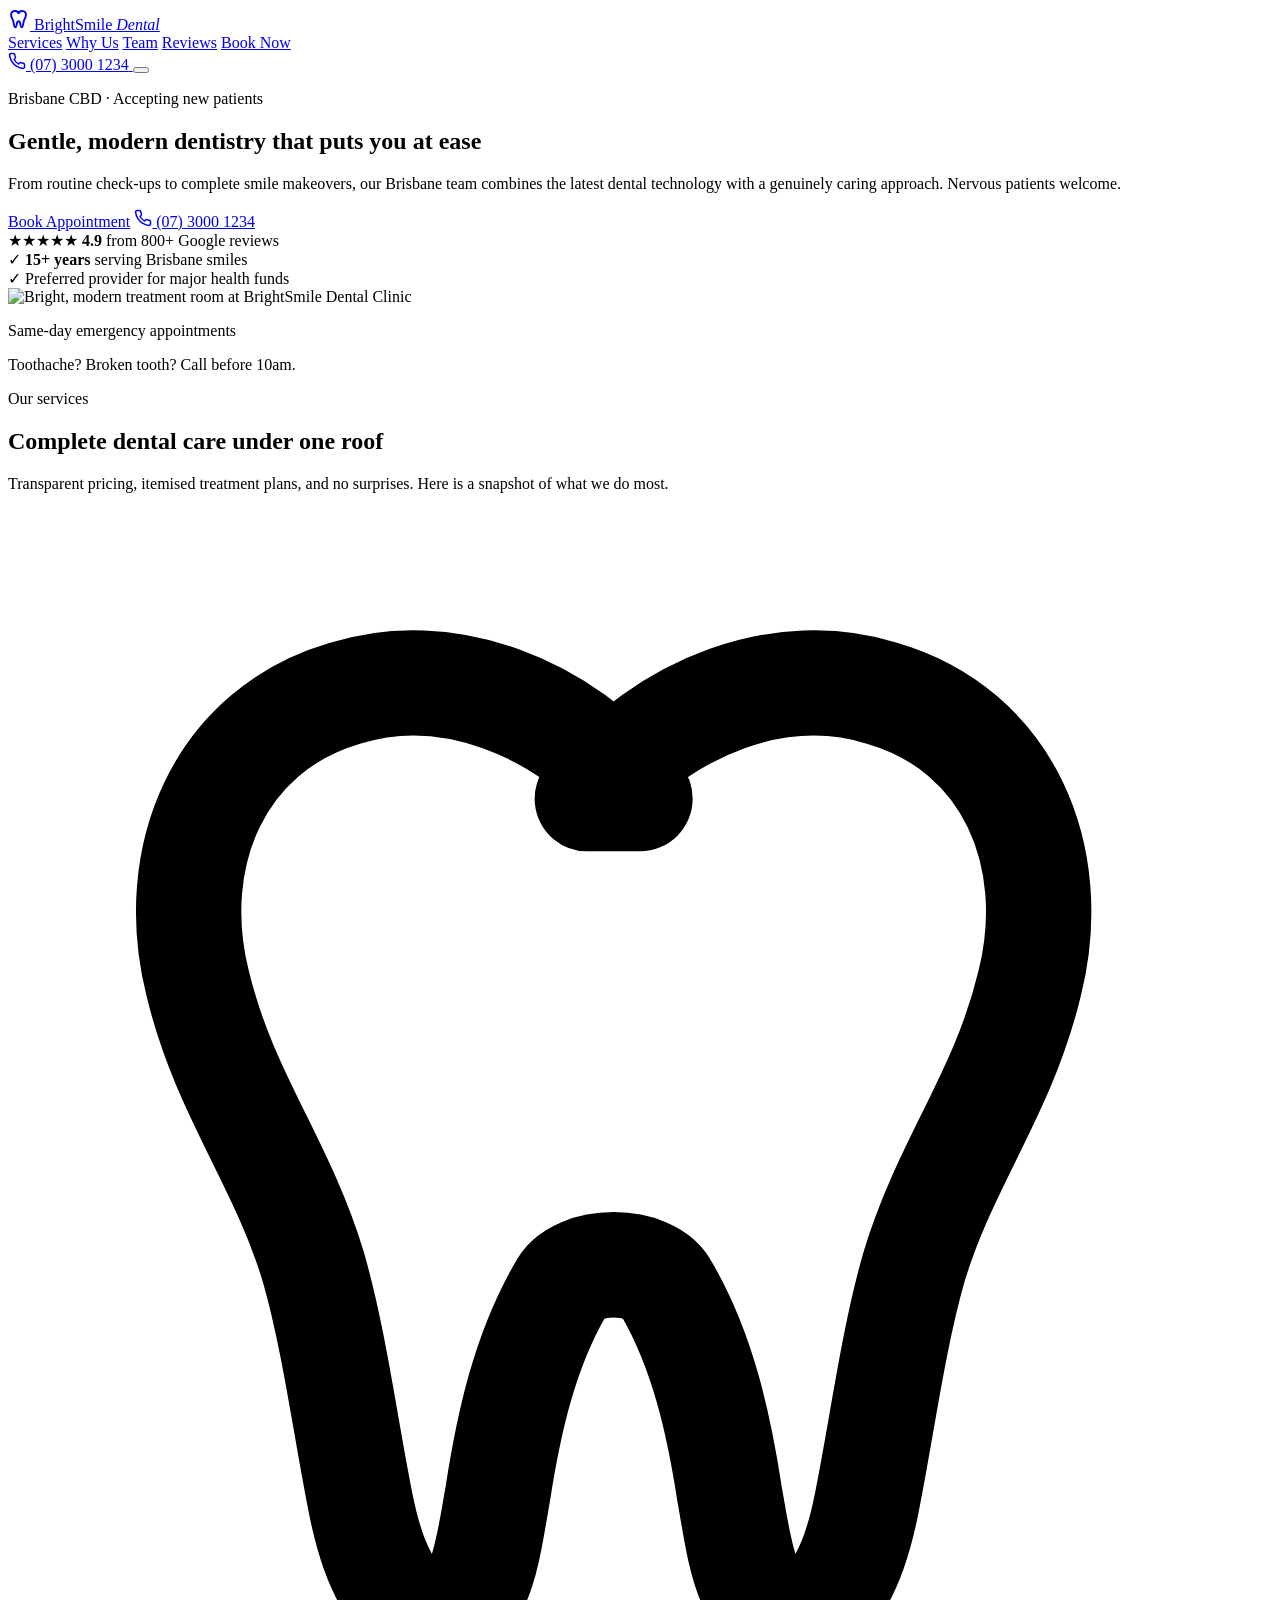
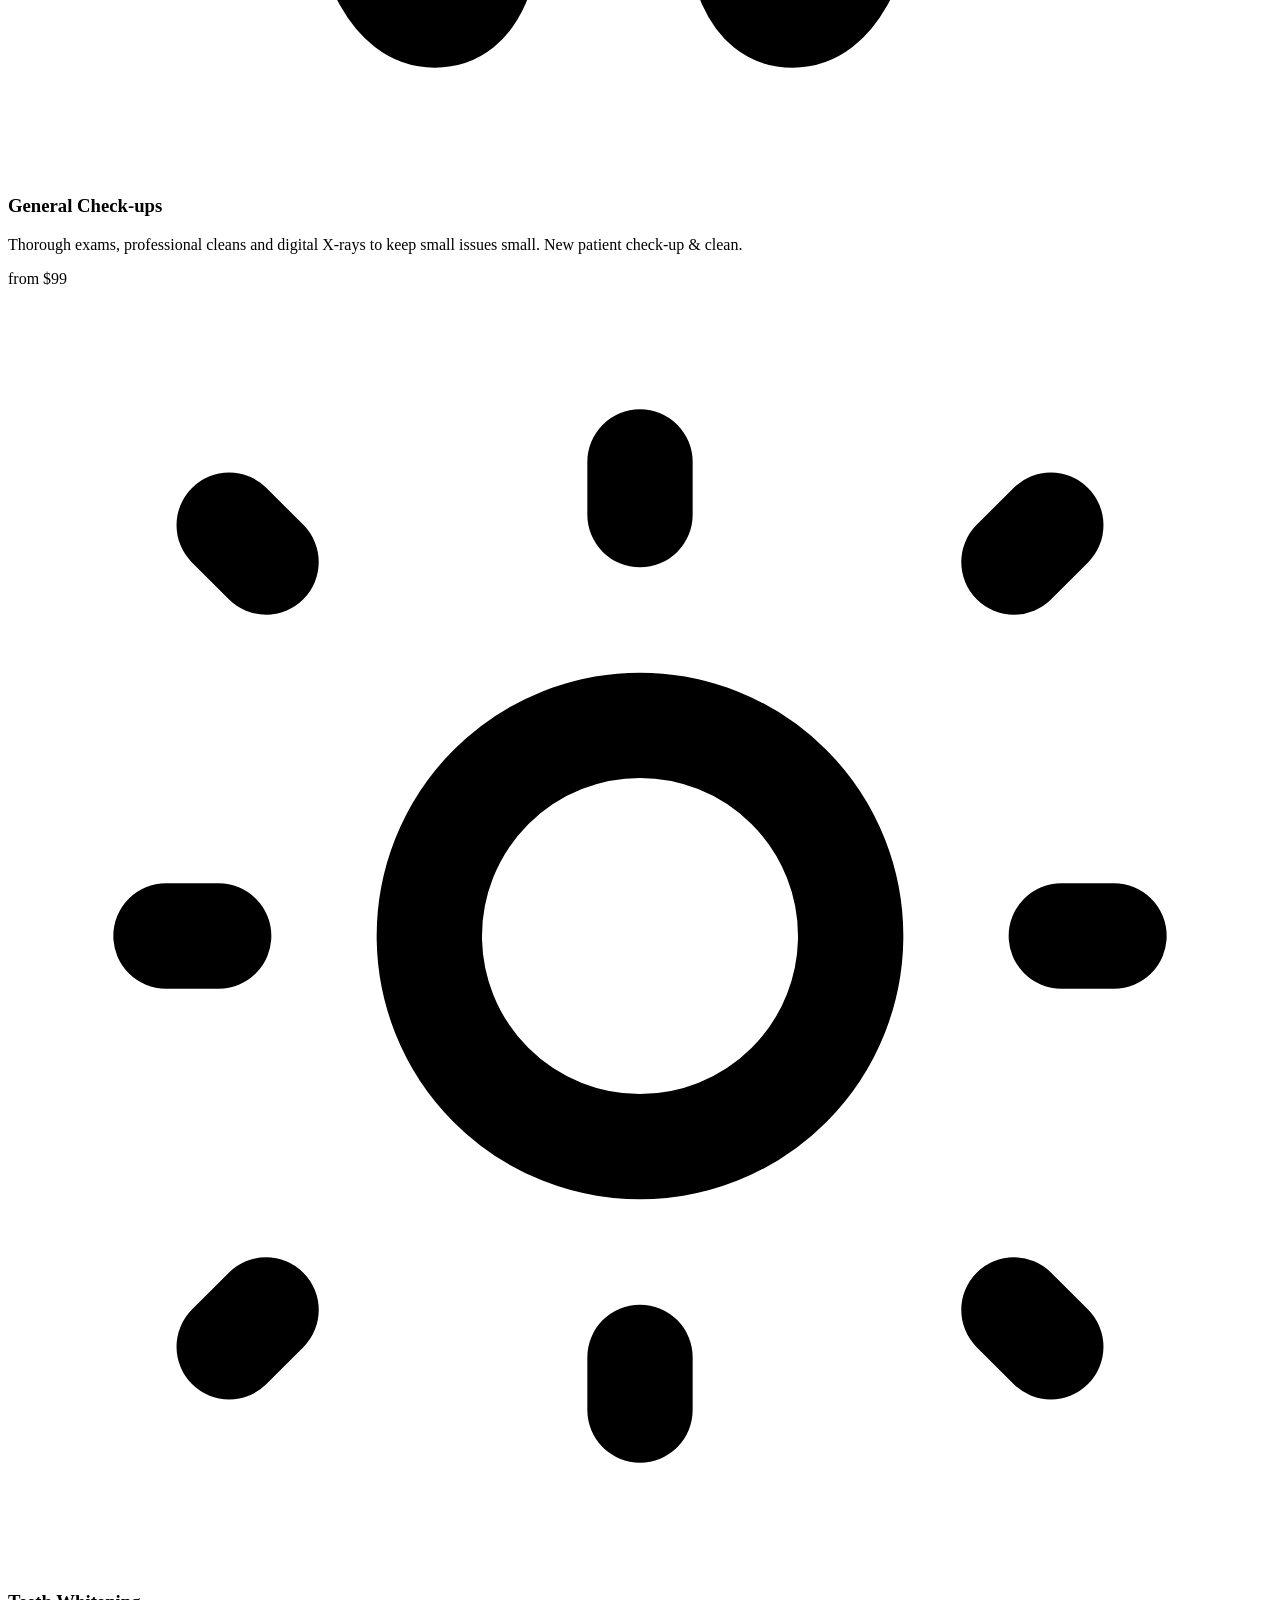
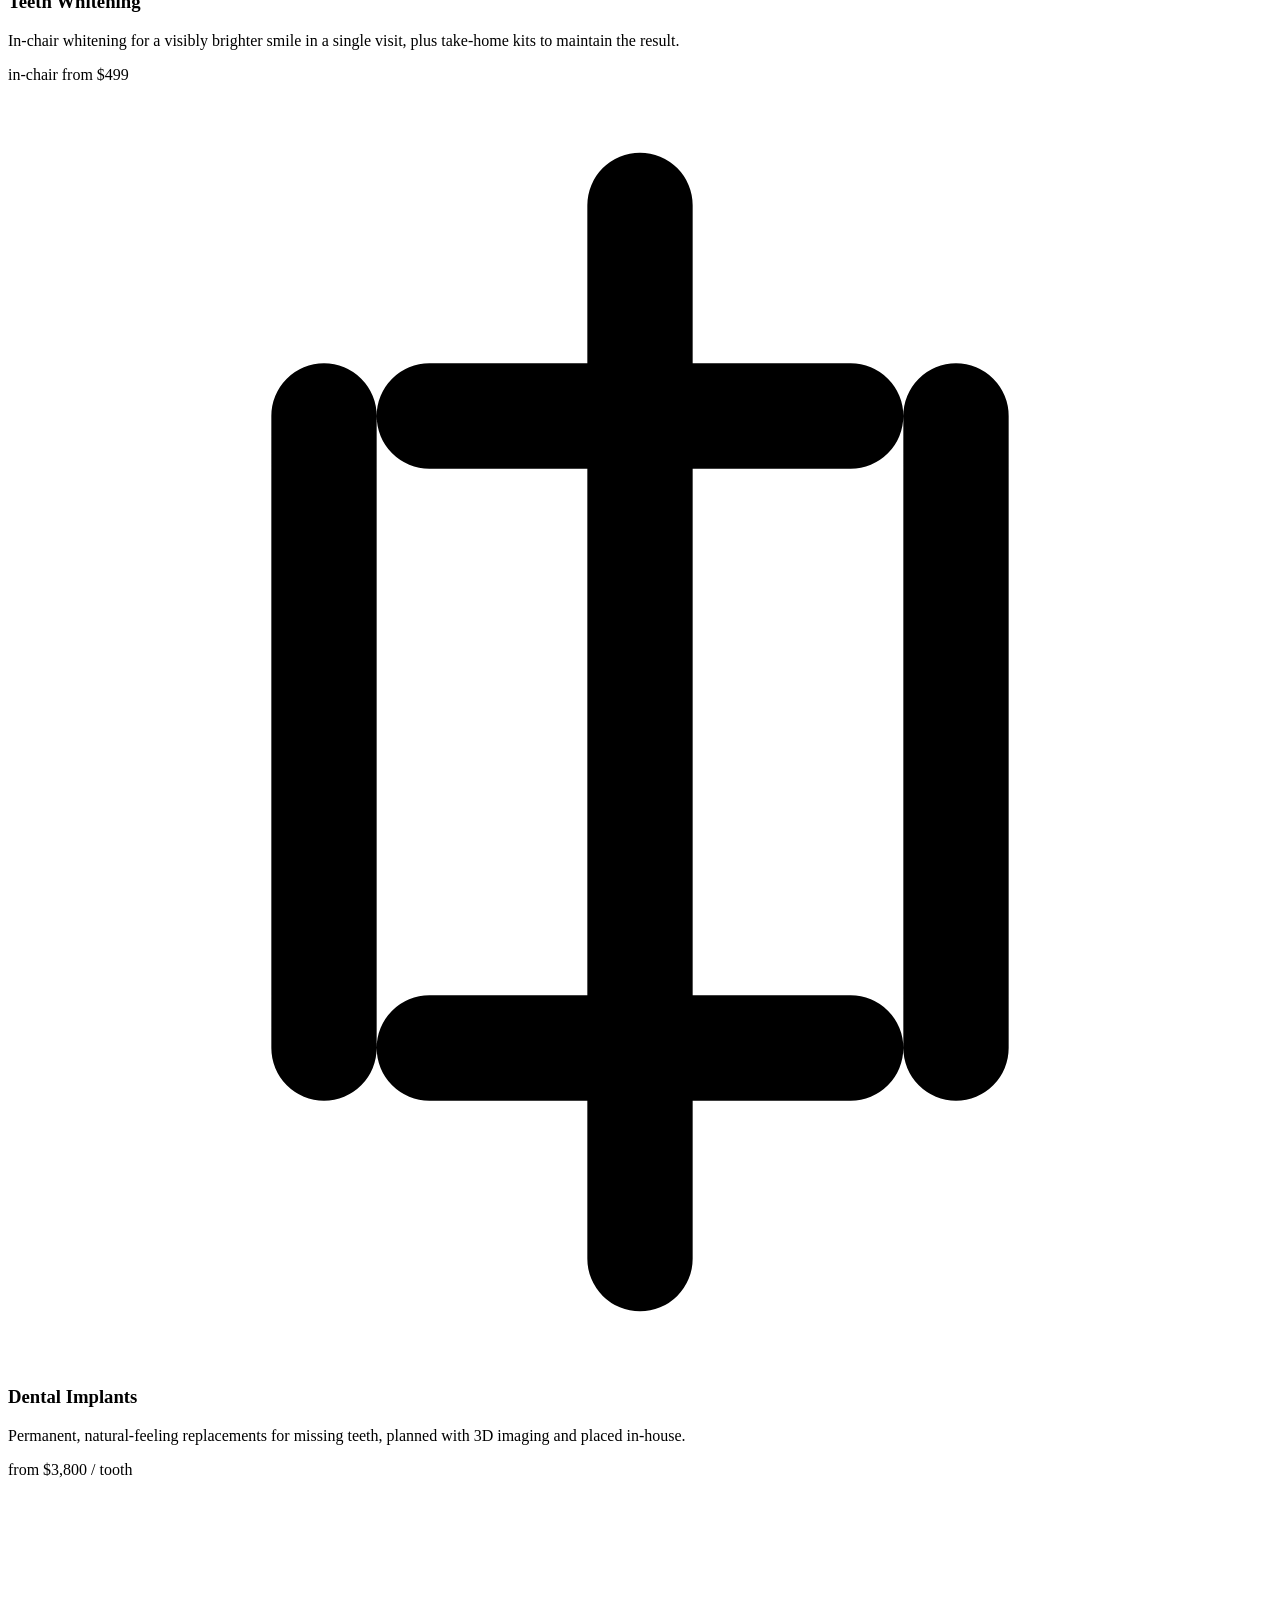
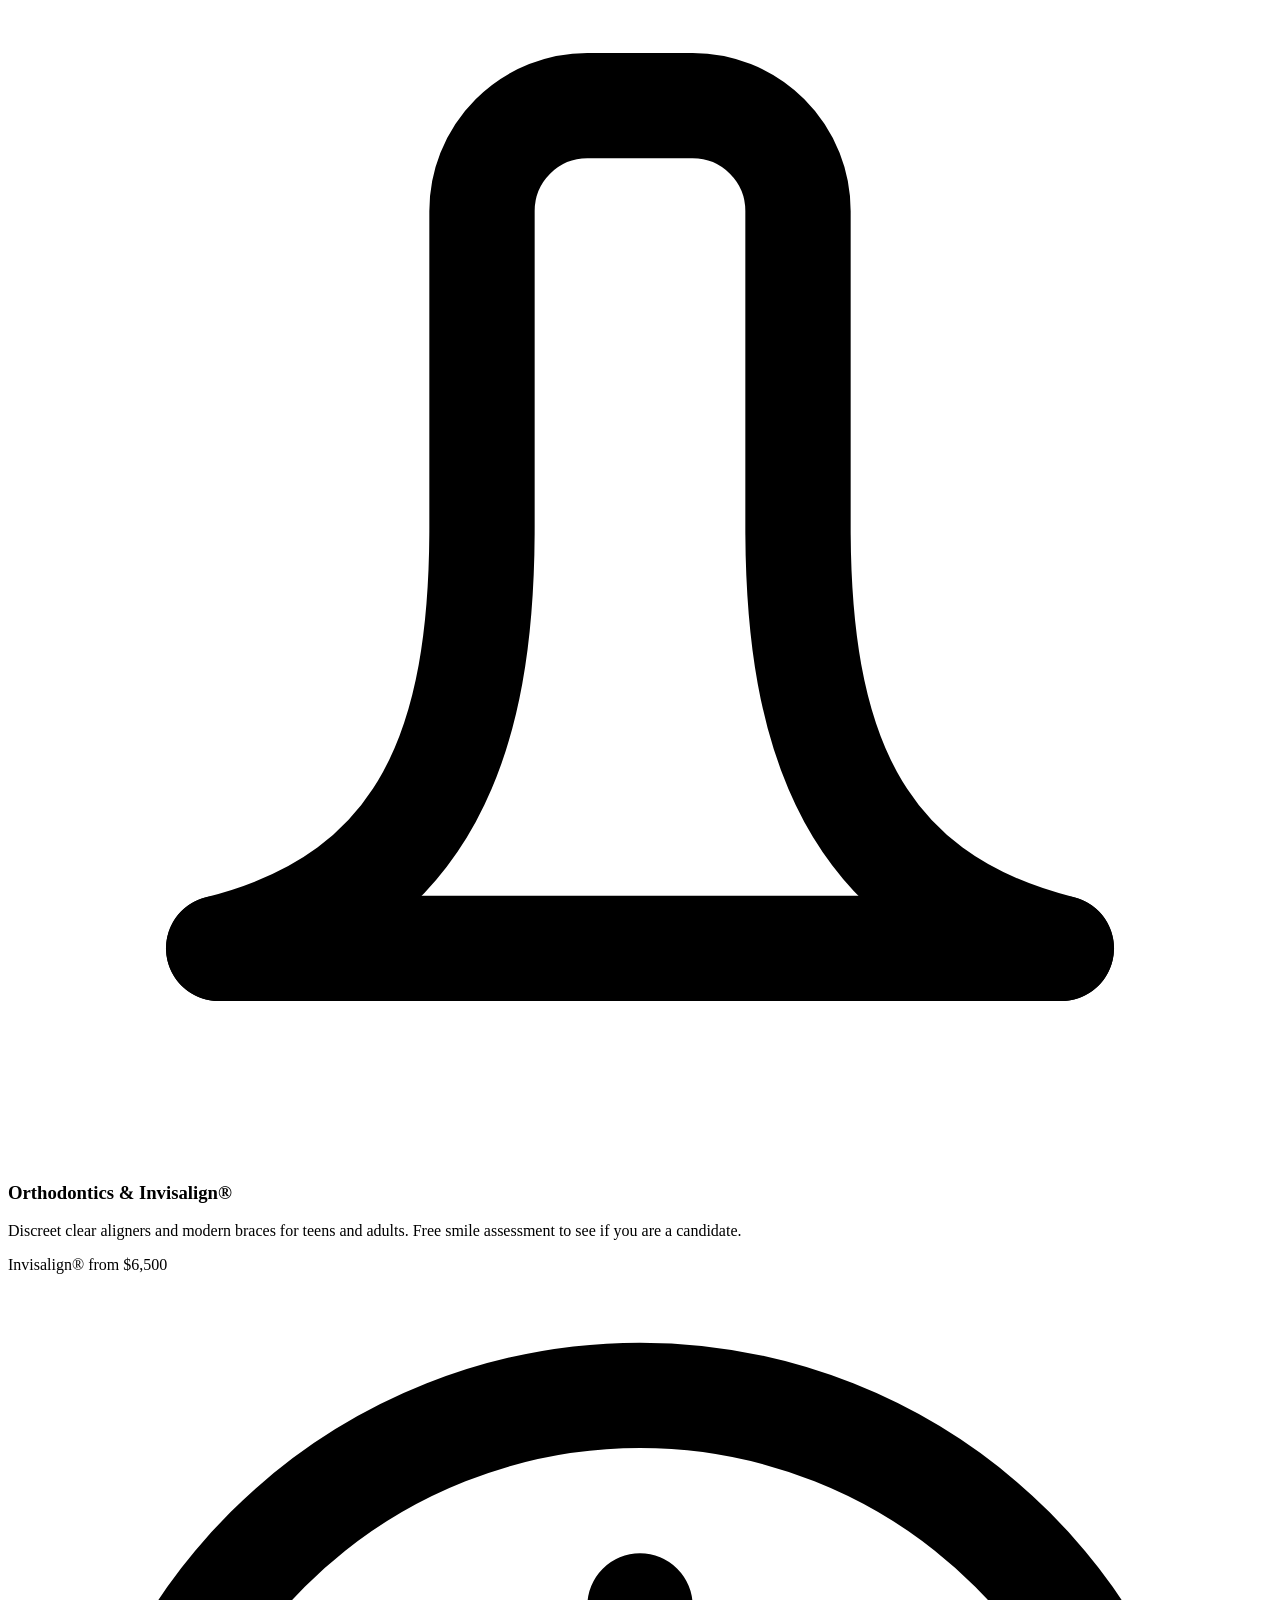
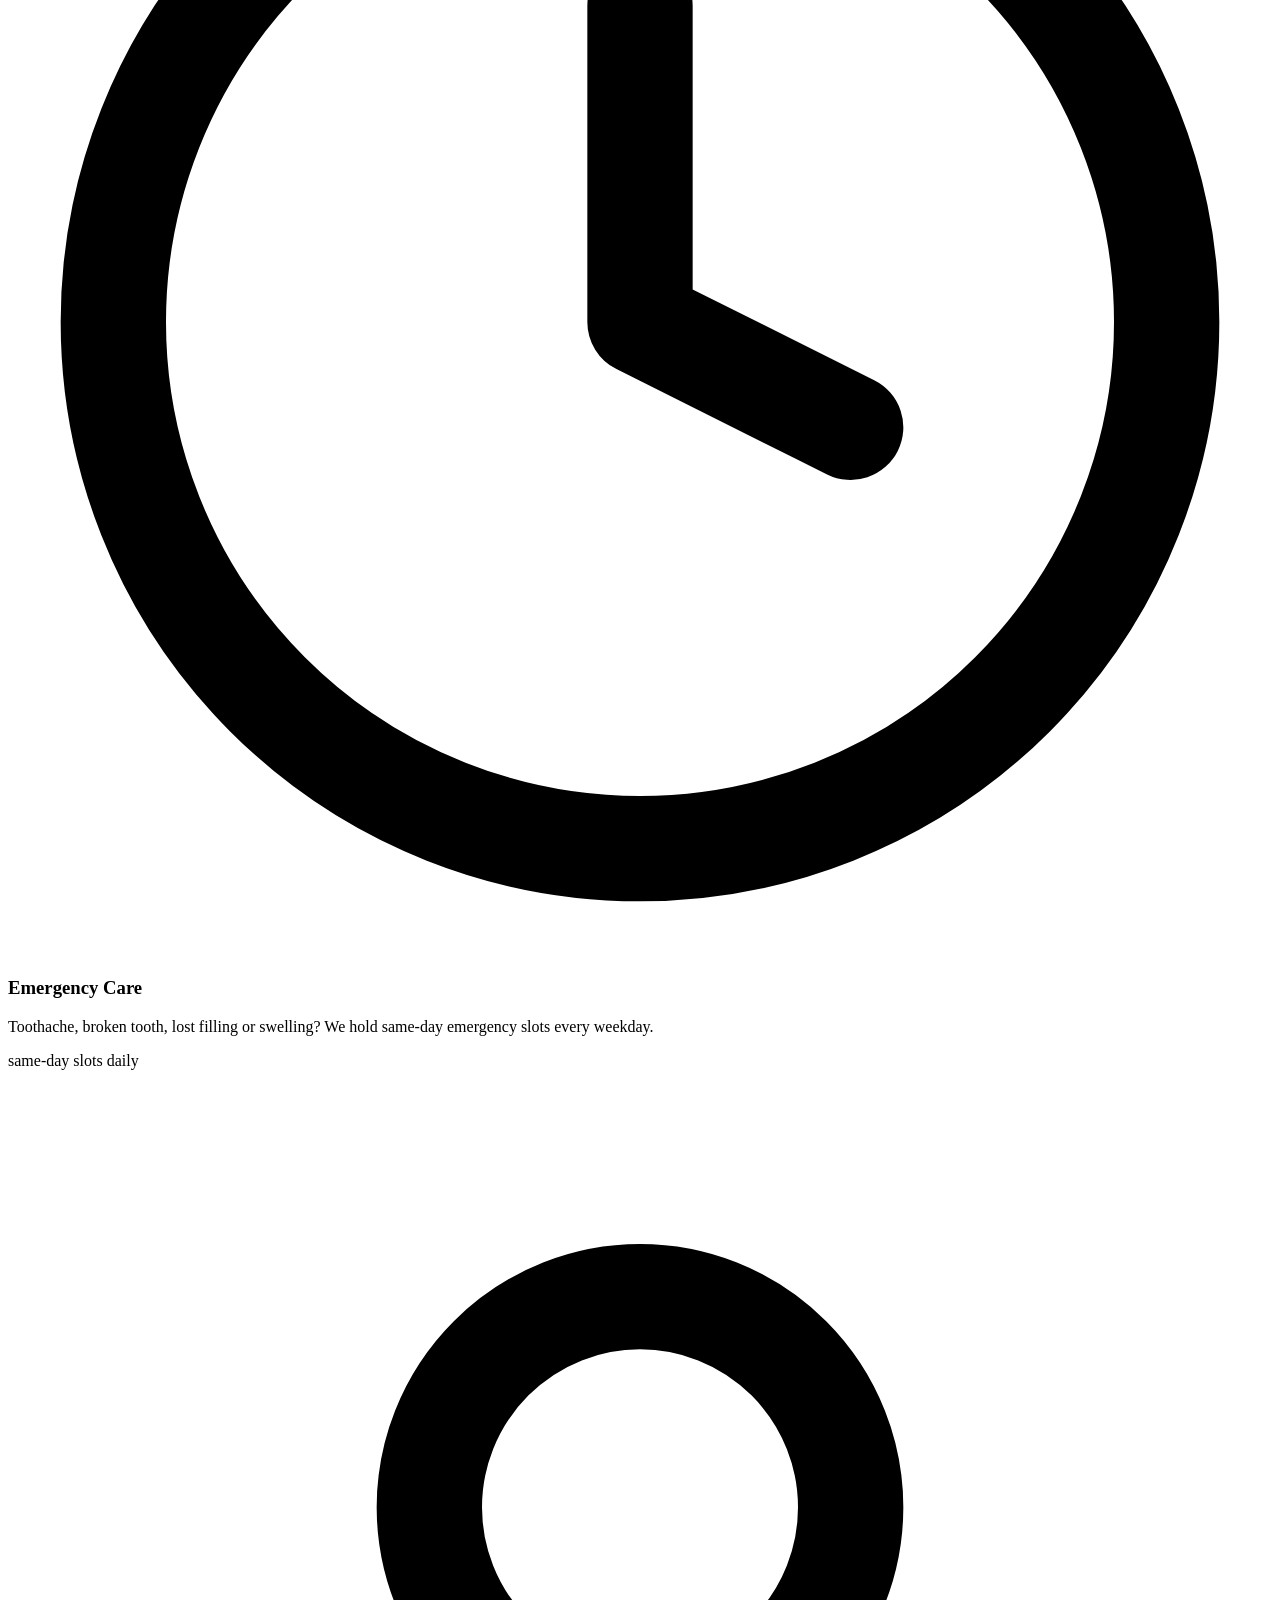
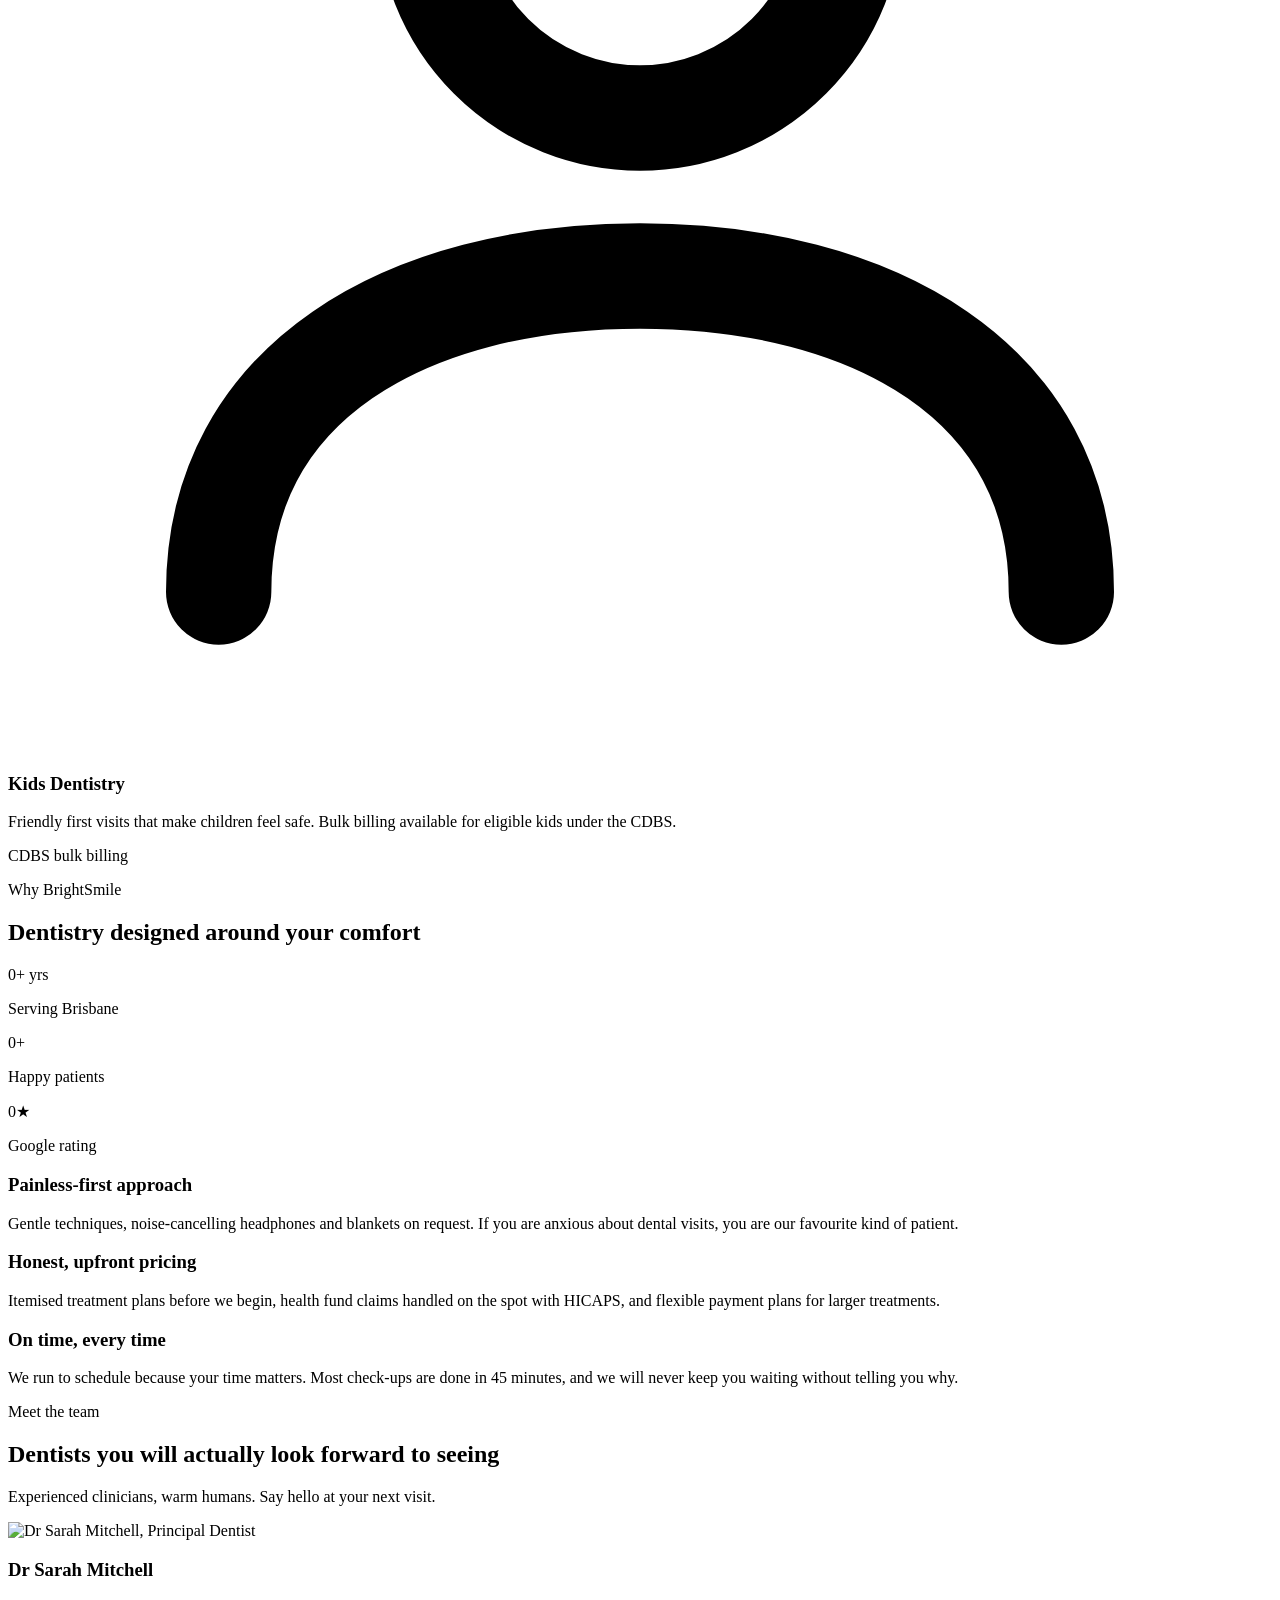
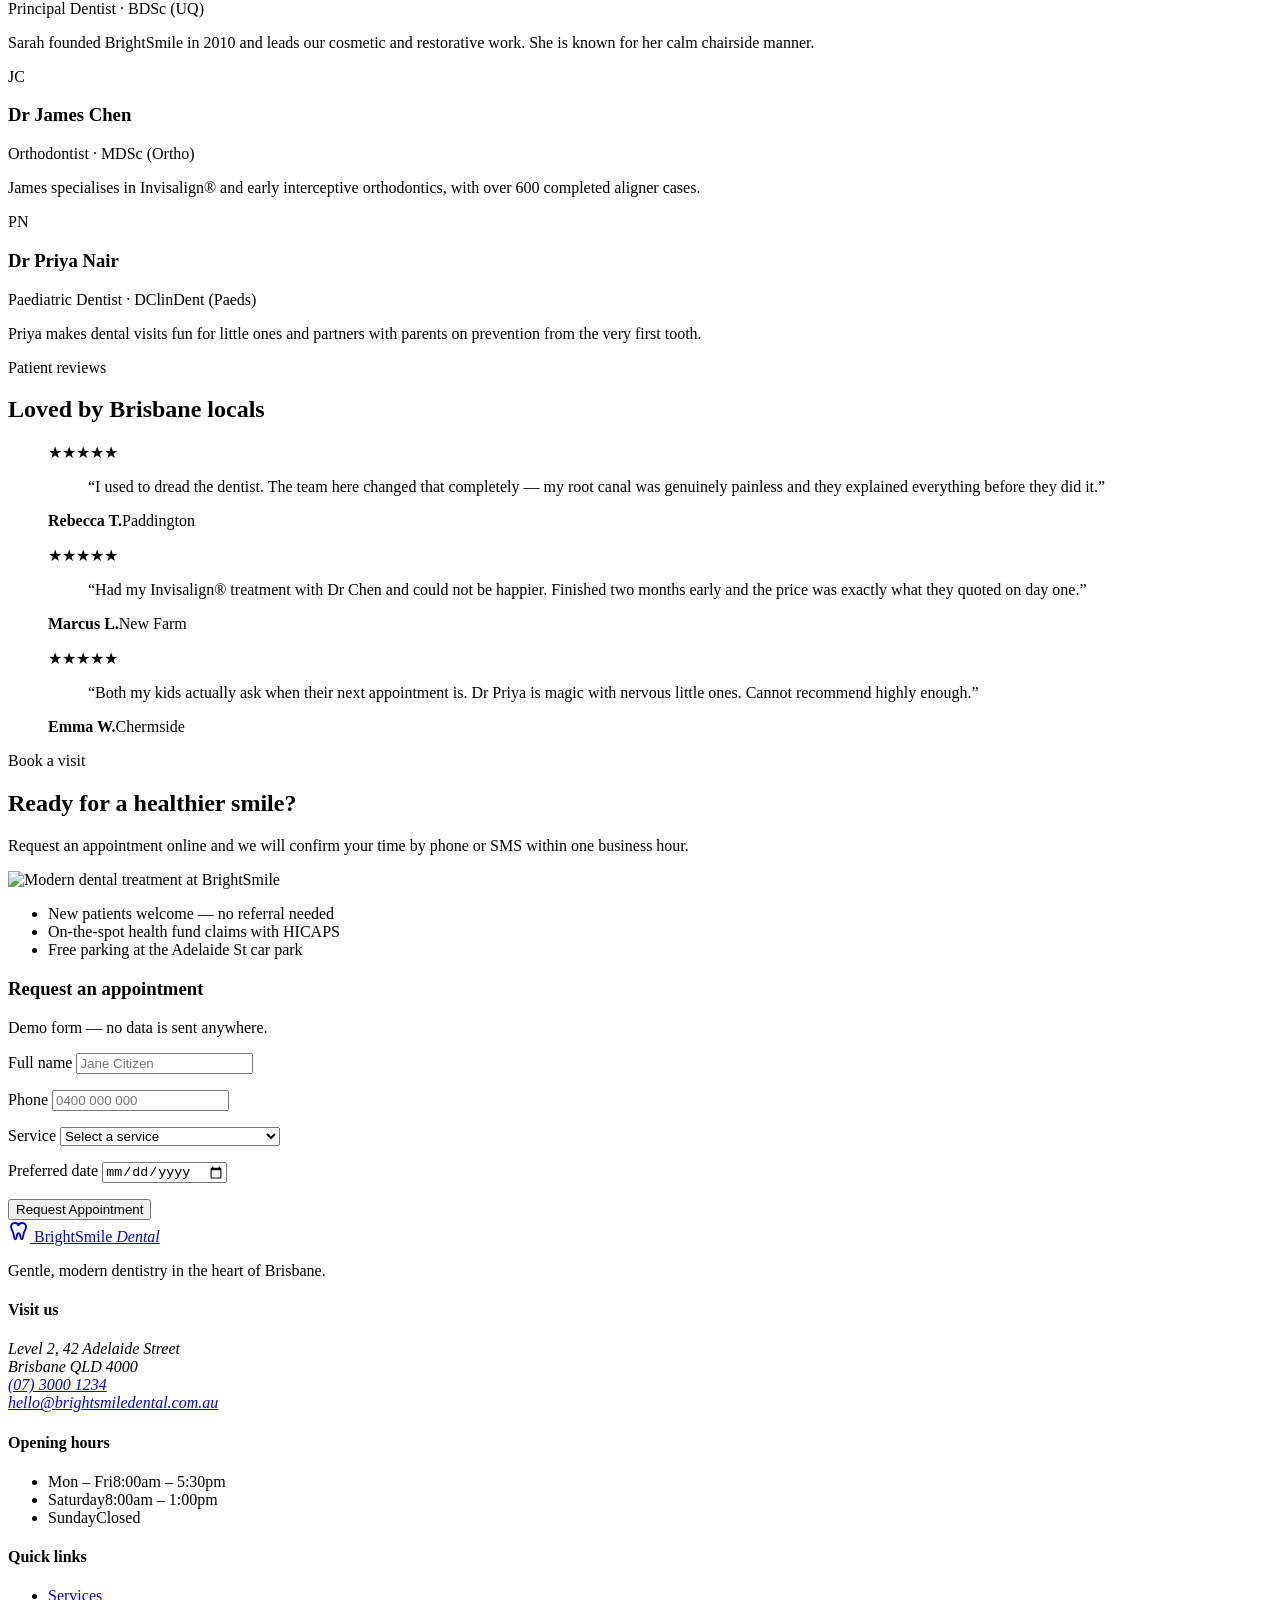
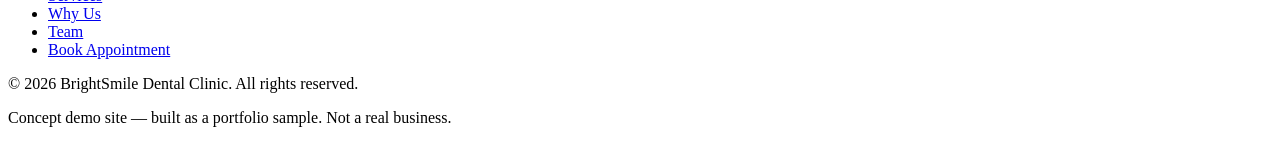
==== dental-clinic/index.html @ 8d11a3c4 "Add dental-clinic/index.html" ====
<!DOCTYPE html>
<html lang="en-AU">
<head>
  <meta charset="UTF-8">
  <meta name="viewport" content="width=device-width, initial-scale=1.0">
  <title>BrightSmile Dental Clinic | Gentle Modern Dentistry in Brisbane</title>
  <meta name="description" content="BrightSmile Dental Clinic — gentle, modern dentistry in Brisbane CBD. Check-ups, whitening, implants, Invisalign and emergency care. Book online today.">
  <link rel="preconnect" href="https://fonts.googleapis.com">
  <link rel="preconnect" href="https://fonts.gstatic.com" crossorigin>
  <link href="https://fonts.googleapis.com/css2?family=Fraunces:opsz,wght@9..144,500;9..144,600;9..144,700&family=Manrope:wght@400;500;600;700;800&display=swap" rel="stylesheet">
  <link rel="stylesheet" href="styles.css">
</head>
<body>

  <!-- ============ NAV ============ -->
  <header class="nav" id="siteNav">
    <div class="container nav-inner">
      <a href="#top" class="brand" aria-label="BrightSmile Dental Clinic home">
        <span class="brand-mark" aria-hidden="true">
          <svg viewBox="0 0 24 24" width="22" height="22" fill="none" stroke="currentColor" stroke-width="2" stroke-linecap="round" stroke-linejoin="round"><path d="M12 5.5c-1.5-1.8-3.7-2.6-5.6-2C4 4.2 3 6.6 3.6 9c.5 2.1 1.6 3.4 2.2 5.4.4 1.4.6 3 .9 4.5.2 1 .6 2.1 1.4 2.1.9 0 1-1.2 1.2-2.3.2-1.3.5-2.7 1.2-3.9.3-.6 1.7-.6 2 0 .7 1.2 1 2.6 1.2 3.9.2 1.1.3 2.3 1.2 2.3.8 0 1.2-1.1 1.4-2.1.3-1.5.5-3.1.9-4.5.6-2 1.7-3.3 2.2-5.4.6-2.4-.4-4.8-2.8-5.5-1.9-.6-4.1.2-5.6 2z"/></svg>
        </span>
        <span class="brand-text">BrightSmile <em>Dental</em></span>
      </a>
      <nav class="nav-links" id="navLinks" aria-label="Primary">
        <a href="#services">Services</a>
        <a href="#why">Why Us</a>
        <a href="#team">Team</a>
        <a href="#reviews">Reviews</a>
        <a href="#book" class="btn btn-primary btn-sm nav-cta">Book Now</a>
      </nav>
      <div class="nav-actions">
        <a href="tel:+61730001234" class="nav-phone" aria-label="Call the clinic">
          <svg viewBox="0 0 24 24" width="18" height="18" fill="none" stroke="currentColor" stroke-width="2" stroke-linecap="round" stroke-linejoin="round"><path d="M22 16.9v3a2 2 0 0 1-2.2 2 19.8 19.8 0 0 1-8.6-3.1 19.5 19.5 0 0 1-6-6A19.8 19.8 0 0 1 2.1 4.2 2 2 0 0 1 4.1 2h3a2 2 0 0 1 2 1.7c.1 1 .4 2 .7 2.9a2 2 0 0 1-.5 2.1L8.1 10a16 16 0 0 0 6 6l1.3-1.3a2 2 0 0 1 2.1-.4c.9.3 1.9.5 2.9.7a2 2 0 0 1 1.6 2z"/></svg>
          <span>(07) 3000 1234</span>
        </a>
        <button class="nav-toggle" id="navToggle" aria-label="Open menu" aria-expanded="false">
          <span></span><span></span><span></span>
        </button>
      </div>
    </div>
  </header>

  <main id="top">

    <!-- ============ HERO ============ -->
    <section class="hero">
      <div class="container hero-grid">
        <div class="hero-copy">
          <p class="eyebrow">Brisbane CBD &middot; Accepting new patients</p>
          <h1>Gentle, modern dentistry that puts you at ease</h1>
          <p class="lede">From routine check-ups to complete smile makeovers, our Brisbane team combines the latest dental technology with a genuinely caring approach. Nervous patients welcome.</p>
          <div class="hero-ctas">
            <a href="#book" class="btn btn-primary btn-lg">Book Appointment</a>
            <a href="tel:+61730001234" class="btn btn-outline btn-lg">
              <svg viewBox="0 0 24 24" width="18" height="18" fill="none" stroke="currentColor" stroke-width="2" stroke-linecap="round" stroke-linejoin="round"><path d="M22 16.9v3a2 2 0 0 1-2.2 2 19.8 19.8 0 0 1-8.6-3.1 19.5 19.5 0 0 1-6-6A19.8 19.5 0 0 1 2.1 4.2 2 2 0 0 1 4.1 2h3a2 2 0 0 1 2 1.7c.1 1 .4 2 .7 2.9a2 2 0 0 1-.5 2.1L8.1 10a16 16 0 0 0 6 6l1.3-1.3a2 2 0 0 1 2.1-.4c.9.3 1.9.5 2.9.7a2 2 0 0 1 1.6 2z"/></svg>
              (07) 3000 1234
            </a>
          </div>
          <div class="trust-badges">
            <div class="trust-badge">
              <span class="trust-stars" aria-hidden="true">&#9733;&#9733;&#9733;&#9733;&#9733;</span>
              <span><strong>4.9</strong> from 800+ Google reviews</span>
            </div>
            <div class="trust-badge">
              <span class="trust-icon" aria-hidden="true">&#10003;</span>
              <span><strong>15+ years</strong> serving Brisbane smiles</span>
            </div>
            <div class="trust-badge">
              <span class="trust-icon" aria-hidden="true">&#10003;</span>
              <span>Preferred provider for major health funds</span>
            </div>
          </div>
        </div>
        <div class="hero-media">
          <img src="images/hero.jpg" alt="Bright, modern treatment room at BrightSmile Dental Clinic" width="1200" height="900" fetchpriority="high">
          <div class="hero-card">
            <p class="hero-card-title">Same-day emergency appointments</p>
            <p class="hero-card-sub">Toothache? Broken tooth? Call before 10am.</p>
          </div>
        </div>
      </div>
    </section>

    <!-- ============ SERVICES ============ -->
    <section class="section" id="services">
      <div class="container">
        <div class="section-head">
          <p class="eyebrow">Our services</p>
          <h2>Complete dental care under one roof</h2>
          <p class="section-sub">Transparent pricing, itemised treatment plans, and no surprises. Here is a snapshot of what we do most.</p>
        </div>
        <div class="cards-grid">
          <article class="card reveal">
            <div class="card-icon" aria-hidden="true">
              <svg viewBox="0 0 24 24" fill="none" stroke="currentColor" stroke-width="2" stroke-linecap="round" stroke-linejoin="round"><path d="M12 5.5c-1.5-1.8-3.7-2.6-5.6-2C4 4.2 3 6.6 3.6 9c.5 2.1 1.6 3.4 2.2 5.4.4 1.4.6 3 .9 4.5.2 1 .6 2.1 1.4 2.1.9 0 1-1.2 1.2-2.3.2-1.3.5-2.7 1.2-3.9.3-.6 1.7-.6 2 0 .7 1.2 1 2.6 1.2 3.9.2 1.1.3 2.3 1.2 2.3.8 0 1.2-1.1 1.4-2.1.3-1.5.5-3.1.9-4.5.6-2 1.7-3.3 2.2-5.4.6-2.4-.4-4.8-2.8-5.5-1.9-.6-4.1.2-5.6 2z"/></svg>
            </div>
            <h3>General Check-ups</h3>
            <p>Thorough exams, professional cleans and digital X-rays to keep small issues small. New patient check-up &amp; clean.</p>
            <p class="price">from $99</p>
          </article>
          <article class="card reveal">
            <div class="card-icon" aria-hidden="true">
              <svg viewBox="0 0 24 24" fill="none" stroke="currentColor" stroke-width="2" stroke-linecap="round" stroke-linejoin="round"><path d="M12 3v1M12 20v1M4.2 4.2l.7.7M19.1 19.1l.7.7M3 12h1M20 12h1M4.2 19.8l.7-.7M19.1 4.9l.7-.7"/><circle cx="12" cy="12" r="4"/></svg>
            </div>
            <h3>Teeth Whitening</h3>
            <p>In-chair whitening for a visibly brighter smile in a single visit, plus take-home kits to maintain the result.</p>
            <p class="price">in-chair from $499</p>
          </article>
          <article class="card reveal">
            <div class="card-icon" aria-hidden="true">
              <svg viewBox="0 0 24 24" fill="none" stroke="currentColor" stroke-width="2" stroke-linecap="round" stroke-linejoin="round"><path d="M12 2v20M8 6h8M8 18h8M6 6v12M18 6v12"/></svg>
            </div>
            <h3>Dental Implants</h3>
            <p>Permanent, natural-feeling replacements for missing teeth, planned with 3D imaging and placed in-house.</p>
            <p class="price">from $3,800 / tooth</p>
          </article>
          <article class="card reveal">
            <div class="card-icon" aria-hidden="true">
              <svg viewBox="0 0 24 24" fill="none" stroke="currentColor" stroke-width="2" stroke-linecap="round" stroke-linejoin="round"><path d="M4 20c4-1 5-4 5-8V6a2 2 0 0 1 2-2h2a2 2 0 0 1 2 2v6c0 4 1 7 5 8"/><path d="M4 20h16"/></svg>
            </div>
            <h3>Orthodontics &amp; Invisalign&reg;</h3>
            <p>Discreet clear aligners and modern braces for teens and adults. Free smile assessment to see if you are a candidate.</p>
            <p class="price">Invisalign&reg; from $6,500</p>
          </article>
          <article class="card reveal">
            <div class="card-icon" aria-hidden="true">
              <svg viewBox="0 0 24 24" fill="none" stroke="currentColor" stroke-width="2" stroke-linecap="round" stroke-linejoin="round"><circle cx="12" cy="12" r="10"/><path d="M12 6v6l4 2"/></svg>
            </div>
            <h3>Emergency Care</h3>
            <p>Toothache, broken tooth, lost filling or swelling? We hold same-day emergency slots every weekday.</p>
            <p class="price">same-day slots daily</p>
          </article>
          <article class="card reveal">
            <div class="card-icon" aria-hidden="true">
              <svg viewBox="0 0 24 24" fill="none" stroke="currentColor" stroke-width="2" stroke-linecap="round" stroke-linejoin="round"><circle cx="12" cy="8" r="4"/><path d="M4 21c0-4 3.6-6 8-6s8 2 8 6"/></svg>
            </div>
            <h3>Kids Dentistry</h3>
            <p>Friendly first visits that make children feel safe. Bulk billing available for eligible kids under the CDBS.</p>
            <p class="price">CDBS bulk billing</p>
          </article>
        </div>
      </div>
    </section>

    <!-- ============ WHY US ============ -->
    <section class="band" id="why">
      <div class="container">
        <div class="section-head section-head-light">
          <p class="eyebrow eyebrow-light">Why BrightSmile</p>
          <h2>Dentistry designed around your comfort</h2>
        </div>
        <div class="stats">
          <div class="stat reveal"><span class="stat-num" data-count="15">0</span><span class="stat-suffix">+ yrs</span><p>Serving Brisbane</p></div>
          <div class="stat reveal"><span class="stat-num" data-count="12000">0</span><span class="stat-suffix">+</span><p>Happy patients</p></div>
          <div class="stat reveal"><span class="stat-num" data-count="4.9" data-decimals="1">0</span><span class="stat-suffix">&#9733;</span><p>Google rating</p></div>
        </div>
        <div class="diff-grid">
          <div class="diff reveal">
            <h3>Painless-first approach</h3>
            <p>Gentle techniques, noise-cancelling headphones and blankets on request. If you are anxious about dental visits, you are our favourite kind of patient.</p>
          </div>
          <div class="diff reveal">
            <h3>Honest, upfront pricing</h3>
            <p>Itemised treatment plans before we begin, health fund claims handled on the spot with HICAPS, and flexible payment plans for larger treatments.</p>
          </div>
          <div class="diff reveal">
            <h3>On time, every time</h3>
            <p>We run to schedule because your time matters. Most check-ups are done in 45 minutes, and we will never keep you waiting without telling you why.</p>
          </div>
        </div>
      </div>
    </section>

    <!-- ============ TEAM ============ -->
    <section class="section" id="team">
      <div class="container">
        <div class="section-head">
          <p class="eyebrow">Meet the team</p>
          <h2>Dentists you will actually look forward to seeing</h2>
          <p class="section-sub">Experienced clinicians, warm humans. Say hello at your next visit.</p>
        </div>
        <div class="team-grid">
          <article class="team-card reveal">
            <div class="team-photo"><img src="images/team.jpg" alt="Dr Sarah Mitchell, Principal Dentist" width="800" height="800" loading="lazy"></div>
            <h3>Dr Sarah Mitchell</h3>
            <p class="team-role">Principal Dentist &middot; BDSc (UQ)</p>
            <p class="team-bio">Sarah founded BrightSmile in 2010 and leads our cosmetic and restorative work. She is known for her calm chairside manner.</p>
          </article>
          <article class="team-card reveal">
            <div class="team-photo team-initials" aria-hidden="true"><span>JC</span></div>
            <h3>Dr James Chen</h3>
            <p class="team-role">Orthodontist &middot; MDSc (Ortho)</p>
            <p class="team-bio">James specialises in Invisalign&reg; and early interceptive orthodontics, with over 600 completed aligner cases.</p>
          </article>
          <article class="team-card reveal">
            <div class="team-photo team-initials" aria-hidden="true"><span>PN</span></div>
            <h3>Dr Priya Nair</h3>
            <p class="team-role">Paediatric Dentist &middot; DClinDent (Paeds)</p>
            <p class="team-bio">Priya makes dental visits fun for little ones and partners with parents on prevention from the very first tooth.</p>
          </article>
        </div>
      </div>
    </section>

    <!-- ============ REVIEWS ============ -->
    <section class="section section-tint" id="reviews">
      <div class="container">
        <div class="section-head">
          <p class="eyebrow">Patient reviews</p>
          <h2>Loved by Brisbane locals</h2>
        </div>
        <div class="cards-grid cards-grid-3">
          <figure class="card review reveal">
            <div class="review-stars" aria-label="5 out of 5 stars">&#9733;&#9733;&#9733;&#9733;&#9733;</div>
            <blockquote>&ldquo;I used to dread the dentist. The team here changed that completely &mdash; my root canal was genuinely painless and they explained everything before they did it.&rdquo;</blockquote>
            <figcaption><strong>Rebecca T.</strong><span>Paddington</span></figcaption>
          </figure>
          <figure class="card review reveal">
            <div class="review-stars" aria-label="5 out of 5 stars">&#9733;&#9733;&#9733;&#9733;&#9733;</div>
            <blockquote>&ldquo;Had my Invisalign&reg; treatment with Dr Chen and could not be happier. Finished two months early and the price was exactly what they quoted on day one.&rdquo;</blockquote>
            <figcaption><strong>Marcus L.</strong><span>New Farm</span></figcaption>
          </figure>
          <figure class="card review reveal">
            <div class="review-stars" aria-label="5 out of 5 stars">&#9733;&#9733;&#9733;&#9733;&#9733;</div>
            <blockquote>&ldquo;Both my kids actually ask when their next appointment is. Dr Priya is magic with nervous little ones. Cannot recommend highly enough.&rdquo;</blockquote>
            <figcaption><strong>Emma W.</strong><span>Chermside</span></figcaption>
          </figure>
        </div>
      </div>
    </section>

    <!-- ============ BOOKING ============ -->
    <section class="section" id="book">
      <div class="container book-grid">
        <div class="book-copy">
          <p class="eyebrow">Book a visit</p>
          <h2>Ready for a healthier smile?</h2>
          <p class="section-sub">Request an appointment online and we will confirm your time by phone or SMS within one business hour.</p>
          <div class="book-media">
            <img src="images/treatment.jpg" alt="Modern dental treatment at BrightSmile" width="1000" height="700" loading="lazy">
          </div>
          <ul class="book-points">
            <li>New patients welcome &mdash; no referral needed</li>
            <li>On-the-spot health fund claims with HICAPS</li>
            <li>Free parking at the Adelaide St car park</li>
          </ul>
        </div>
        <form class="book-form" id="bookingForm" novalidate>
          <h3>Request an appointment</h3>
          <p class="form-note">Demo form &mdash; no data is sent anywhere.</p>
          <div class="field">
            <label for="fName">Full name</label>
            <input type="text" id="fName" name="name" placeholder="Jane Citizen" autocomplete="name" required>
            <p class="field-error" data-for="fName"></p>
          </div>
          <div class="field">
            <label for="fPhone">Phone</label>
            <input type="tel" id="fPhone" name="phone" placeholder="0400 000 000" autocomplete="tel" required>
            <p class="field-error" data-for="fPhone"></p>
          </div>
          <div class="field">
            <label for="fService">Service</label>
            <select id="fService" name="service" required>
              <option value="" disabled selected>Select a service</option>
              <option>General check-up &amp; clean</option>
              <option>Teeth whitening</option>
              <option>Dental implants consult</option>
              <option>Orthodontics / Invisalign&reg; consult</option>
              <option>Emergency appointment</option>
              <option>Kids dentistry</option>
            </select>
            <p class="field-error" data-for="fService"></p>
          </div>
          <div class="field">
            <label for="fDate">Preferred date</label>
            <input type="date" id="fDate" name="date" required>
            <p class="field-error" data-for="fDate"></p>
          </div>
          <button type="submit" class="btn btn-primary btn-lg btn-block">Request Appointment</button>
          <div class="form-success" id="formSuccess" role="status" hidden>
            <p><strong>Thanks, <span id="successName"></span>!</strong></p>
            <p>Your request has been received. We will call you shortly to confirm your <span id="successService"></span> appointment.</p>
          </div>
        </form>
      </div>
    </section>

  </main>

  <!-- ============ FOOTER ============ -->
  <footer class="footer">
    <div class="container footer-grid">
      <div class="footer-brand">
        <a href="#top" class="brand" aria-label="BrightSmile Dental Clinic home">
          <span class="brand-mark" aria-hidden="true">
            <svg viewBox="0 0 24 24" width="22" height="22" fill="none" stroke="currentColor" stroke-width="2" stroke-linecap="round" stroke-linejoin="round"><path d="M12 5.5c-1.5-1.8-3.7-2.6-5.6-2C4 4.2 3 6.6 3.6 9c.5 2.1 1.6 3.4 2.2 5.4.4 1.4.6 3 .9 4.5.2 1 .6 2.1 1.4 2.1.9 0 1-1.2 1.2-2.3.2-1.3.5-2.7 1.2-3.9.3-.6 1.7-.6 2 0 .7 1.2 1 2.6 1.2 3.9.2 1.1.3 2.3 1.2 2.3.8 0 1.2-1.1 1.4-2.1.3-1.5.5-3.1.9-4.5.6-2 1.7-3.3 2.2-5.4.6-2.4-.4-4.8-2.8-5.5-1.9-.6-4.1.2-5.6 2z"/></svg>
          </span>
          <span class="brand-text">BrightSmile <em>Dental</em></span>
        </a>
        <p>Gentle, modern dentistry in the heart of Brisbane.</p>
      </div>
      <div class="footer-col">
        <h4>Visit us</h4>
        <address>
          Level 2, 42 Adelaide Street<br>
          Brisbane QLD 4000<br>
          <a href="tel:+61730001234">(07) 3000 1234</a><br>
          <a href="mailto:hello@brightsmiledental.com.au">hello@brightsmiledental.com.au</a>
        </address>
      </div>
      <div class="footer-col">
        <h4>Opening hours</h4>
        <ul class="hours">
          <li><span>Mon &ndash; Fri</span><span>8:00am &ndash; 5:30pm</span></li>
          <li><span>Saturday</span><span>8:00am &ndash; 1:00pm</span></li>
          <li><span>Sunday</span><span>Closed</span></li>
        </ul>
      </div>
      <div class="footer-col">
        <h4>Quick links</h4>
        <ul class="footer-links">
          <li><a href="#services">Services</a></li>
          <li><a href="#why">Why Us</a></li>
          <li><a href="#team">Team</a></li>
          <li><a href="#book">Book Appointment</a></li>
        </ul>
      </div>
    </div>
    <div class="container footer-bottom">
      <p>&copy; <span id="year">2026</span> BrightSmile Dental Clinic. All rights reserved.</p>
      <p class="demo-note">Concept demo site &mdash; built as a portfolio sample. Not a real business.</p>
    </div>
  </footer>

  <script src="script.js"></script>
</body>
</html>
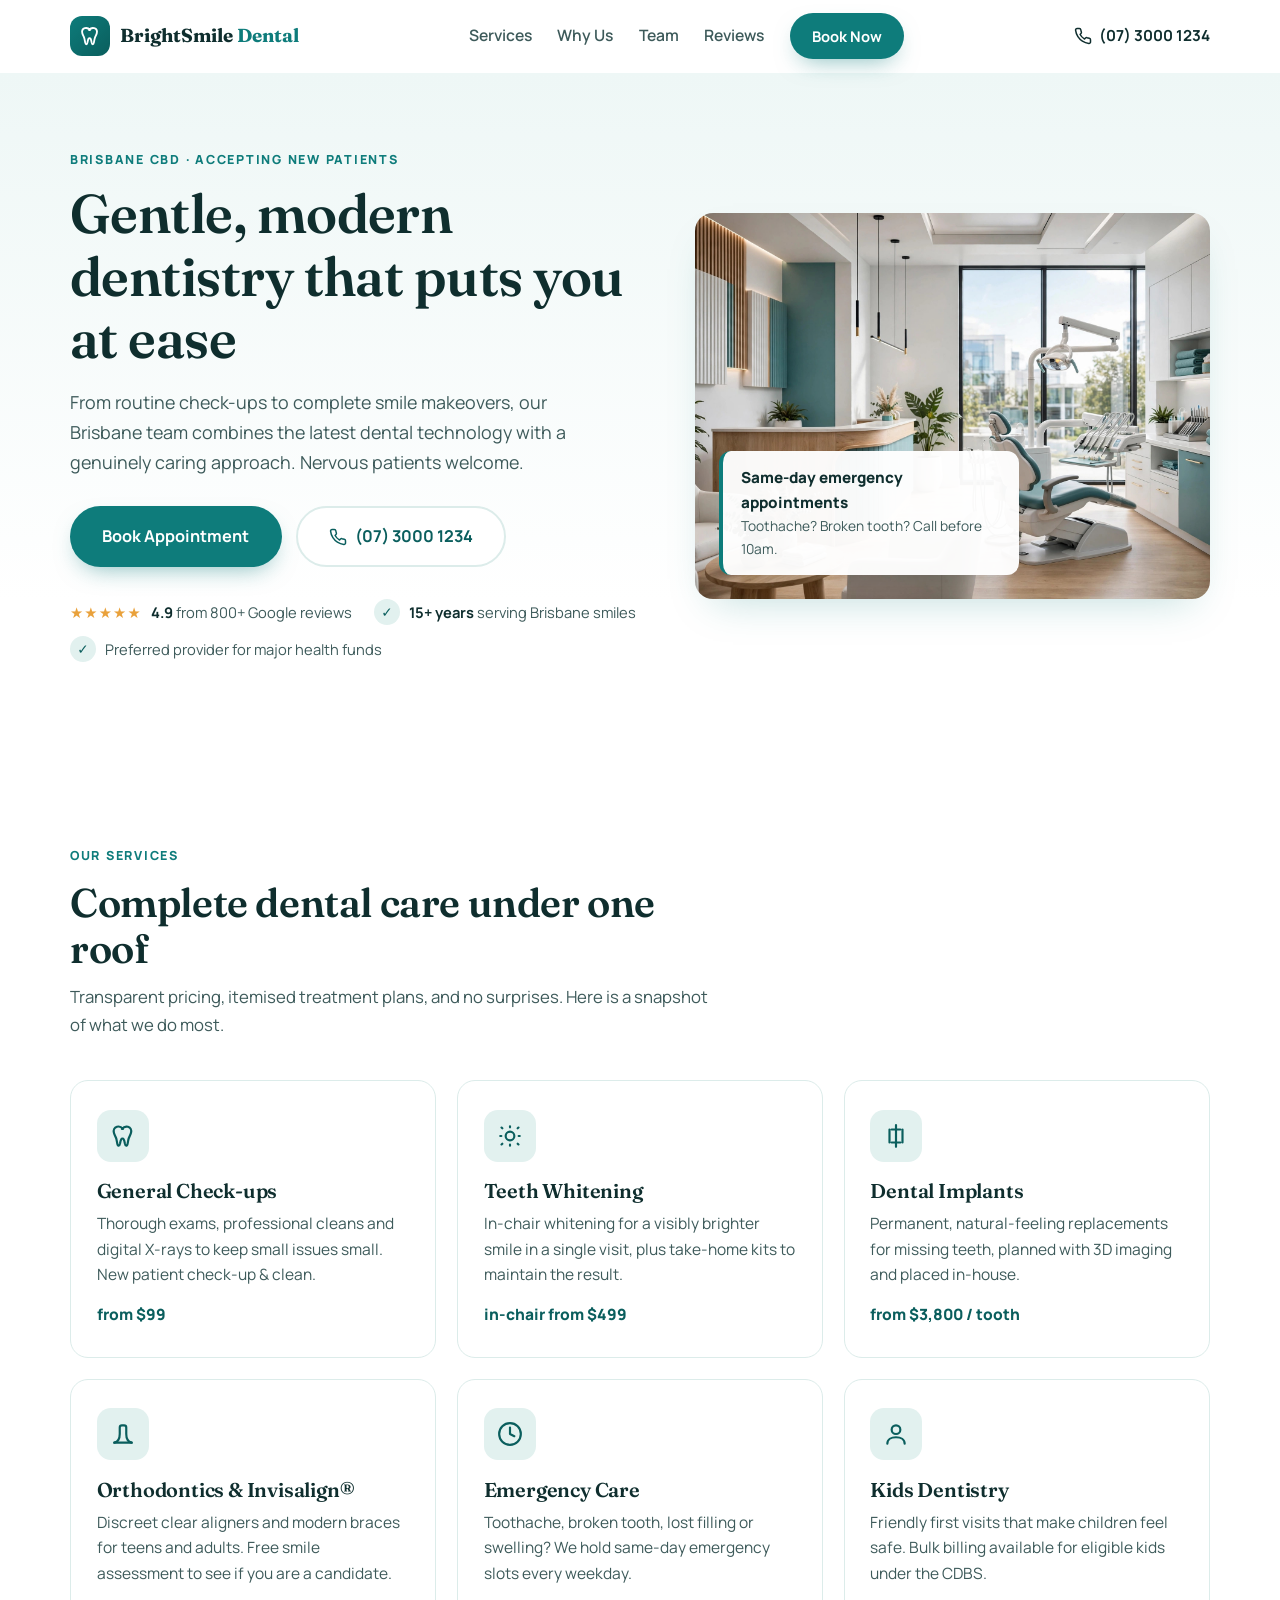
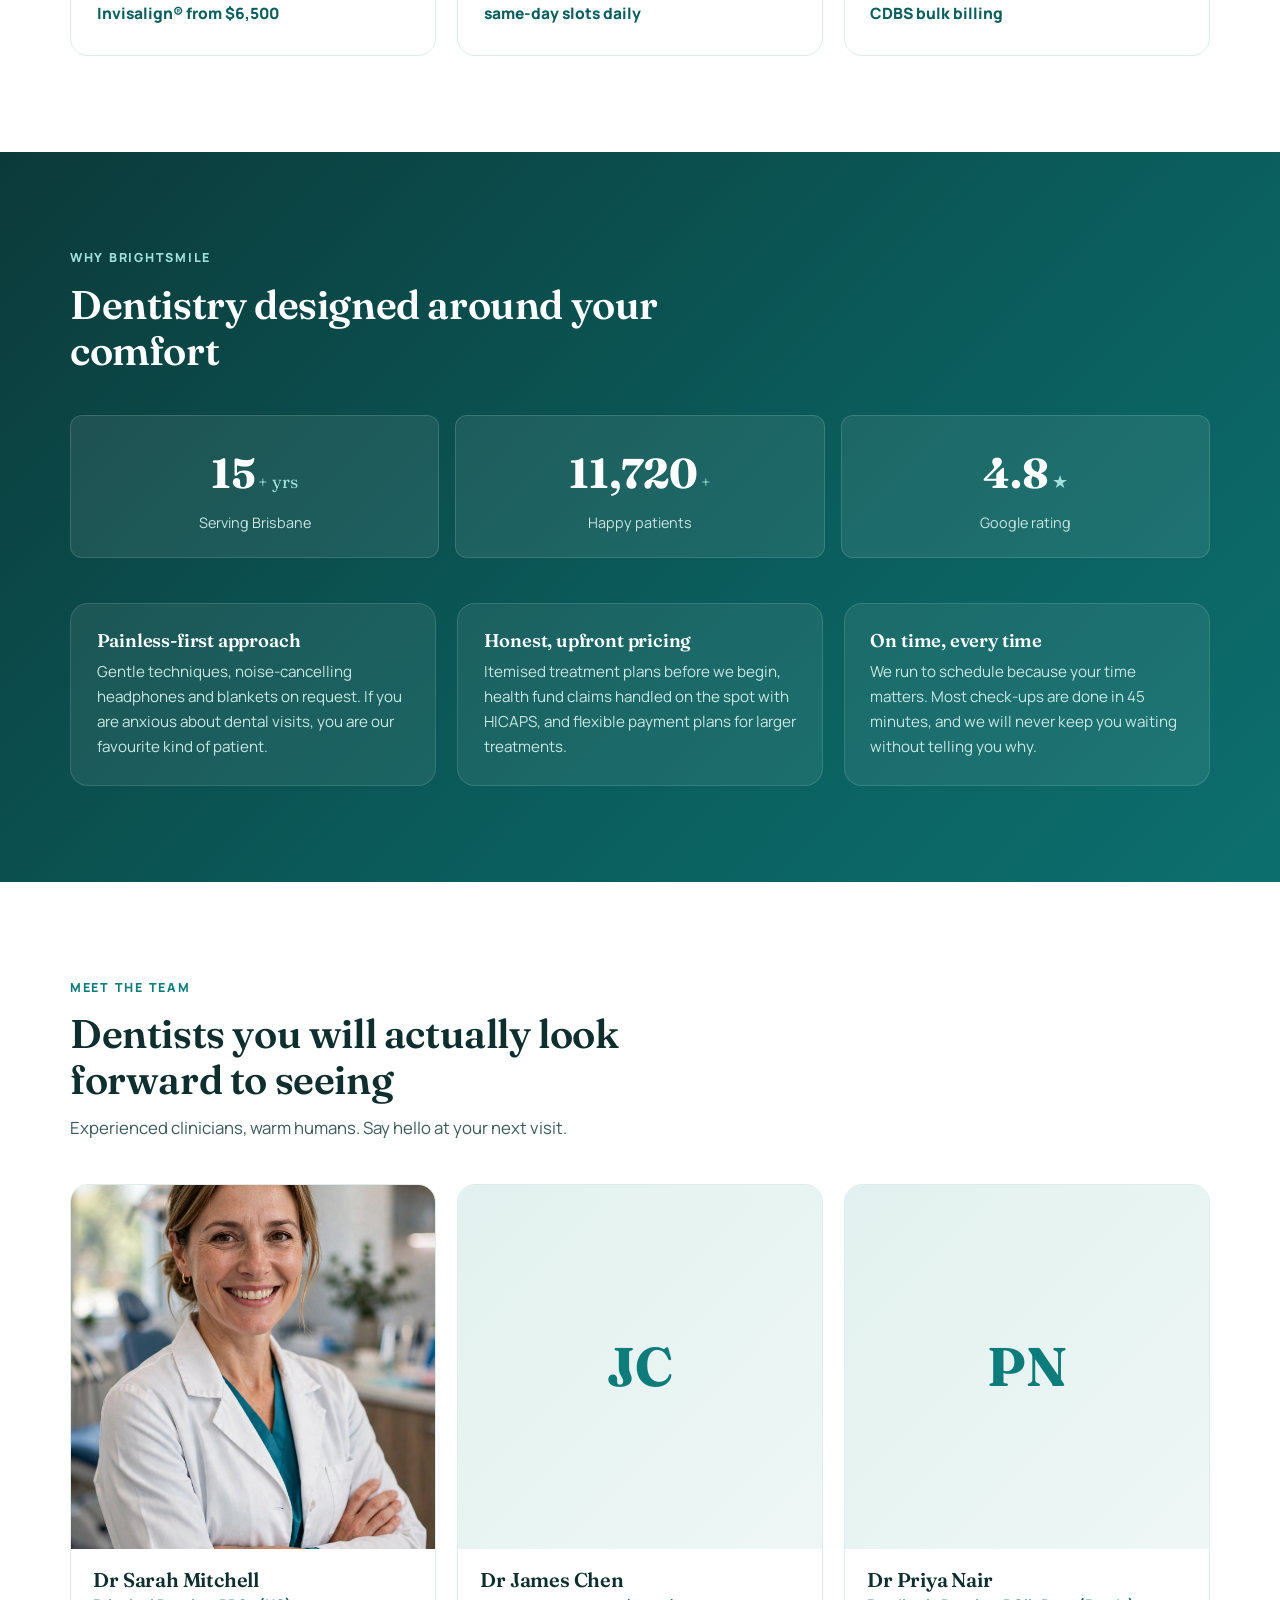
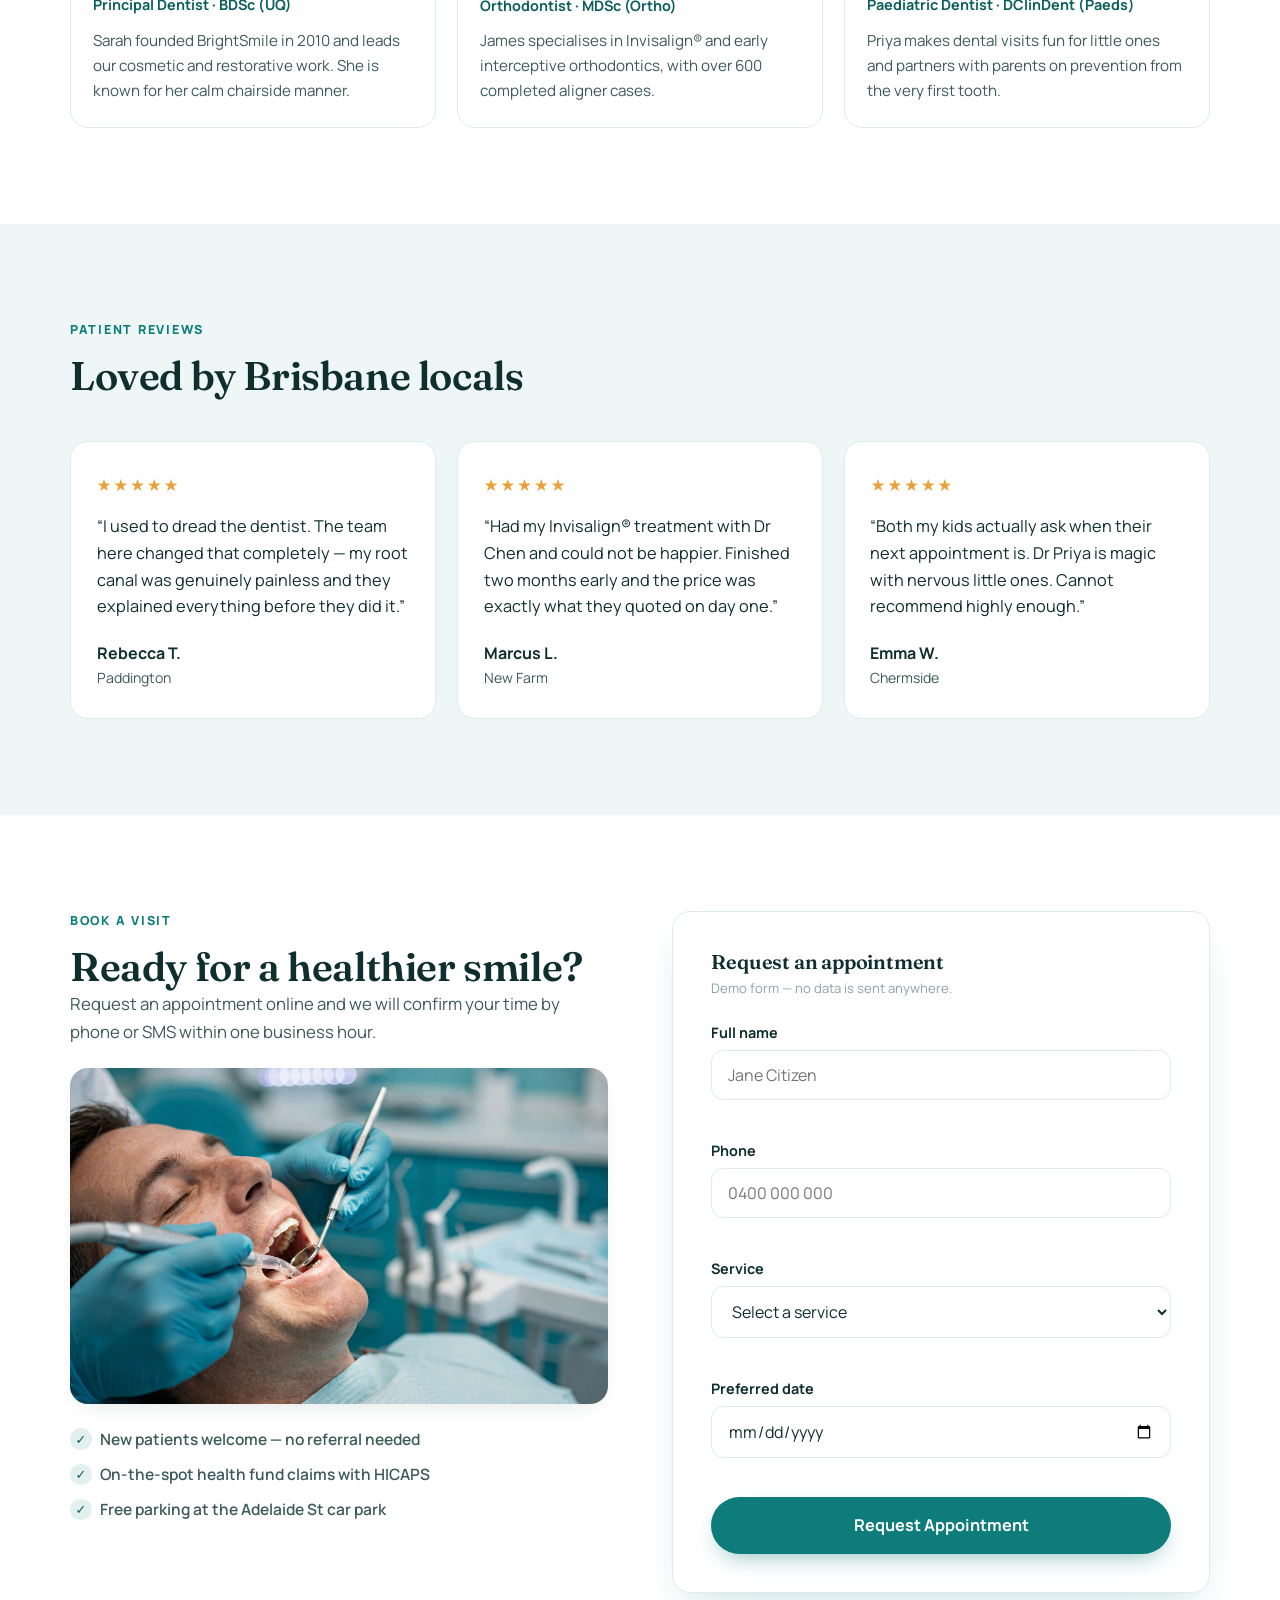
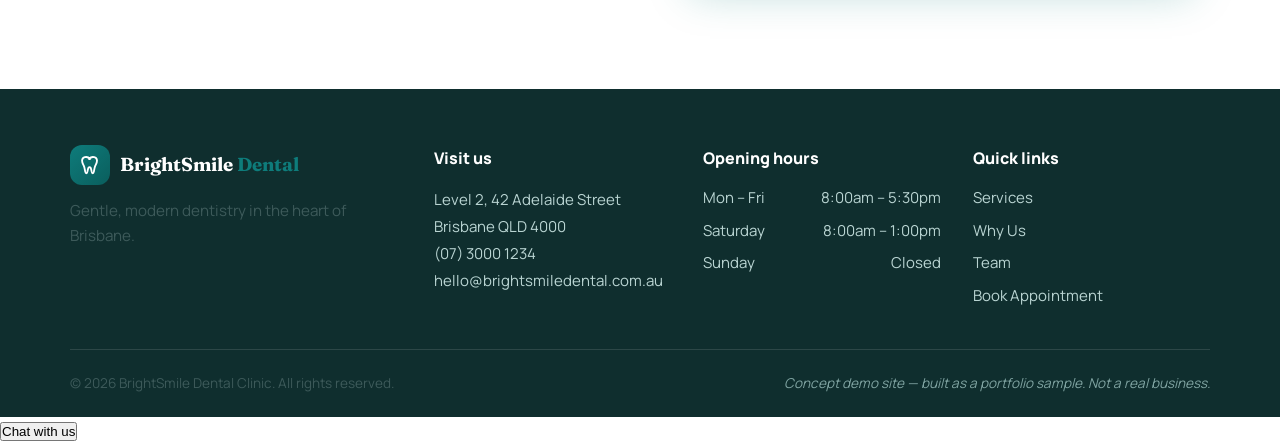
==== commit 2b511081: "Add demo AI chatbot to BrightSmile (dental-clinic/index.html)" ====
--- a/dental-clinic/index.html
+++ b/dental-clinic/index.html
@@ -9,6 +9,7 @@
   <link rel="preconnect" href="https://fonts.gstatic.com" crossorigin>
   <link href="https://fonts.googleapis.com/css2?family=Fraunces:opsz,wght@9..144,500;9..144,600;9..144,700&family=Manrope:wght@400;500;600;700;800&display=swap" rel="stylesheet">
   <link rel="stylesheet" href="styles.css">
+  <link rel="stylesheet" href="chatbot.css">
 </head>
 <body>
 
@@ -332,6 +333,27 @@
     </div>
   </footer>
 
+  <!-- Demo chatbot widget: portfolio sample, answers from the page FAQ, booking simulated -->
+  <button class="bs-chat-btn" id="bsChatBtn" type="button" aria-expanded="false" aria-controls="bsChatPanel">
+    <span class="bs-chat-dot" aria-hidden="true"></span> Chat with us
+  </button>
+  <section class="bs-chat-panel" id="bsChatPanel" hidden aria-label="BrightSmile demo chat">
+    <div class="bs-chat-head">
+      <div>
+        <h3>BrightSmile Assistant</h3>
+        <p>Demo chatbot &middot; replies from clinic FAQ &middot; booking here is simulated, no data is sent</p>
+      </div>
+      <button class="bs-chat-close" id="bsChatClose" type="button" aria-label="Close chat">&times;</button>
+    </div>
+    <div class="bs-chat-body" id="bsChatBody" aria-live="polite"></div>
+    <div class="bs-chips" id="bsChatChips"></div>
+    <form class="bs-chat-form" id="bsChatForm">
+      <input id="bsChatInput" type="text" placeholder="Ask about prices, hours, booking…" autocomplete="off" aria-label="Type your message">
+      <button type="submit">Send</button>
+    </form>
+  </section>
+
   <script src="script.js"></script>
+  <script src="chatbot.js"></script>
 </body>
 </html>
--- a/dental-clinic/styles.css
+++ b/dental-clinic/styles.css
@@ -0,0 +1,266 @@
+/* BrightSmile Dental Clinic — concept demo site */
+:root {
+  --teal: #0e7c7b;
+  --teal-dark: #0a5e5d;
+  --ink: #0f2e2e;
+  --ink-soft: #3d5a5a;
+  --bg: #ffffff;
+  --tint: #eef7f6;
+  --tint-2: #e2f1ef;
+  --line: #dcecea;
+  --gold: #e9a13b;
+  --radius: 18px;
+  --radius-sm: 12px;
+  --shadow: 0 18px 40px -18px rgba(14, 124, 123, 0.28);
+  --shadow-soft: 0 8px 24px -12px rgba(15, 46, 46, 0.18);
+  --font-head: "Fraunces", Georgia, serif;
+  --font-body: "Manrope", system-ui, -apple-system, "Segoe UI", sans-serif;
+}
+
+* { box-sizing: border-box; margin: 0; padding: 0; }
+
+html { scroll-behavior: smooth; scroll-padding-top: 84px; }
+
+body {
+  font-family: var(--font-body);
+  color: var(--ink);
+  background: var(--bg);
+  line-height: 1.65;
+  font-size: 16px;
+  -webkit-font-smoothing: antialiased;
+}
+
+img { max-width: 100%; height: auto; display: block; border-radius: var(--radius-sm); }
+
+h1, h2, h3 { font-family: var(--font-head); line-height: 1.15; letter-spacing: -0.01em; }
+h1 { font-size: clamp(2.1rem, 5.4vw, 3.4rem); font-weight: 600; }
+h2 { font-size: clamp(1.7rem, 3.8vw, 2.5rem); font-weight: 600; }
+h3 { font-size: 1.25rem; font-weight: 600; }
+
+a { color: var(--teal-dark); }
+p { color: var(--ink-soft); }
+
+.container { width: min(1140px, 100% - 2.5rem); margin-inline: auto; }
+.section { padding: clamp(3.5rem, 8vw, 6rem) 0; }
+.section-tint { background: var(--tint); }
+
+.eyebrow {
+  text-transform: uppercase; letter-spacing: 0.14em; font-size: 0.78rem;
+  font-weight: 800; color: var(--teal); margin-bottom: 0.8rem;
+}
+.eyebrow-light { color: #9fe0dc; }
+
+.section-head { max-width: 640px; margin-bottom: 2.6rem; }
+.section-head h2 { margin-bottom: 0.7rem; }
+.section-sub { font-size: 1.05rem; }
+.section-head-light h2 { color: #fff; }
+.section-head-light .section-sub { color: #c8e6e3; }
+
+/* ---------- Buttons ---------- */
+.btn {
+  display: inline-flex; align-items: center; justify-content: center; gap: 0.55rem;
+  font-weight: 700; text-decoration: none; border-radius: 999px; cursor: pointer;
+  border: 2px solid transparent; transition: transform 0.15s ease, box-shadow 0.15s ease, background 0.15s ease;
+  font-family: var(--font-body);
+}
+.btn-lg { padding: 0.95rem 1.9rem; font-size: 1.02rem; }
+.btn-sm { padding: 0.55rem 1.25rem; font-size: 0.92rem; }
+.btn-block { width: 100%; }
+.btn-primary { background: var(--teal); color: #fff; box-shadow: 0 10px 24px -10px rgba(14, 124, 123, 0.55); }
+.btn-primary:hover { background: var(--teal-dark); transform: translateY(-2px); }
+.btn-outline { background: #fff; color: var(--teal-dark); border-color: var(--line); }
+.btn-outline:hover { border-color: var(--teal); transform: translateY(-2px); }
+
+/* ---------- Nav ---------- */
+.nav {
+  position: sticky; top: 0; z-index: 50; background: rgba(255, 255, 255, 0.92);
+  backdrop-filter: blur(10px); -webkit-backdrop-filter: blur(10px);
+  border-bottom: 1px solid transparent; transition: border-color 0.2s, box-shadow 0.2s;
+}
+.nav.scrolled { border-color: var(--line); box-shadow: 0 6px 20px -12px rgba(15, 46, 46, 0.25); }
+.nav-inner { display: flex; align-items: center; justify-content: space-between; gap: 1rem; height: 72px; }
+
+.brand { display: inline-flex; align-items: center; gap: 0.6rem; text-decoration: none; color: var(--ink); }
+.brand-mark {
+  width: 40px; height: 40px; border-radius: 12px; display: grid; place-items: center;
+  background: linear-gradient(135deg, var(--teal), var(--teal-dark)); color: #fff; flex: none;
+}
+.brand-text { font-family: var(--font-head); font-weight: 700; font-size: 1.18rem; line-height: 1.1; }
+.brand-text em { font-style: normal; color: var(--teal); }
+
+.nav-links { display: flex; align-items: center; gap: 1.6rem; }
+.nav-links a:not(.btn) { text-decoration: none; color: var(--ink-soft); font-weight: 600; font-size: 0.98rem; }
+.nav-links a:not(.btn):hover { color: var(--teal-dark); }
+
+.nav-actions { display: flex; align-items: center; gap: 1rem; }
+.nav-phone { display: inline-flex; align-items: center; gap: 0.45rem; text-decoration: none; font-weight: 700; color: var(--ink); font-size: 0.95rem; }
+.nav-phone:hover { color: var(--teal-dark); }
+.nav-toggle { display: none; background: none; border: 0; cursor: pointer; padding: 0.4rem; }
+.nav-toggle span { display: block; width: 24px; height: 2.5px; background: var(--ink); border-radius: 2px; margin: 5px 0; transition: 0.25s; }
+
+/* ---------- Hero ---------- */
+.hero { padding: clamp(2.5rem, 6vw, 5rem) 0 clamp(3rem, 7vw, 5.5rem); background: linear-gradient(180deg, var(--tint) 0%, #fff 78%); overflow: clip; }
+.hero-grid { display: grid; gap: 2.5rem; align-items: center; }
+.hero-copy .lede { font-size: 1.12rem; margin: 1.1rem 0 1.8rem; max-width: 34rem; }
+.hero-ctas { display: flex; flex-wrap: wrap; gap: 0.9rem; margin-bottom: 2rem; }
+
+.trust-badges { display: flex; flex-wrap: wrap; gap: 0.7rem 1.4rem; }
+.trust-badge { display: inline-flex; align-items: center; gap: 0.55rem; font-size: 0.92rem; color: var(--ink-soft); }
+.trust-badge strong { color: var(--ink); }
+.trust-stars { color: var(--gold); letter-spacing: 0.08em; }
+.trust-icon {
+  width: 26px; height: 26px; border-radius: 50%; background: var(--tint-2); color: var(--teal-dark);
+  display: inline-grid; place-items: center; font-size: 0.85rem; font-weight: 800; flex: none;
+}
+
+.hero-media { position: relative; }
+.hero-media img { width: 100%; border-radius: var(--radius); box-shadow: var(--shadow); aspect-ratio: 4 / 3; object-fit: cover; }
+.hero-card {
+  position: absolute; left: 1rem; bottom: 1rem; right: 1rem; background: rgba(255, 255, 255, 0.96);
+  border-radius: var(--radius-sm); padding: 0.9rem 1.1rem; box-shadow: var(--shadow-soft);
+  border-left: 4px solid var(--teal);
+}
+.hero-card-title { font-weight: 800; color: var(--ink); font-size: 0.95rem; }
+.hero-card-sub { font-size: 0.86rem; }
+
+/* ---------- Cards ---------- */
+.cards-grid { display: grid; gap: 1.3rem; grid-template-columns: 1fr; }
+.card {
+  background: #fff; border: 1px solid var(--line); border-radius: var(--radius);
+  padding: 1.8rem 1.6rem; transition: transform 0.18s ease, box-shadow 0.18s ease;
+}
+.card:hover { transform: translateY(-4px); box-shadow: var(--shadow-soft); }
+.card-icon {
+  width: 52px; height: 52px; border-radius: 14px; background: var(--tint-2); color: var(--teal-dark);
+  display: grid; place-items: center; margin-bottom: 1.1rem;
+}
+.card-icon svg { width: 26px; height: 26px; }
+.card h3 { margin-bottom: 0.55rem; }
+.card p { font-size: 0.97rem; }
+.price { margin-top: 0.9rem; font-weight: 800; color: var(--teal-dark); font-size: 0.95rem; }
+
+/* ---------- Why band ---------- */
+.band { background: linear-gradient(135deg, #0c3a3a 0%, var(--teal-dark) 60%, var(--teal) 130%); color: #fff; padding: clamp(3.5rem, 8vw, 6rem) 0; }
+.band h2 { color: #fff; }
+.stats { display: grid; grid-template-columns: repeat(3, 1fr); gap: 1rem; margin: 2.2rem 0 2.8rem; text-align: center; }
+.stat { background: rgba(255, 255, 255, 0.08); border: 1px solid rgba(255, 255, 255, 0.14); border-radius: var(--radius-sm); padding: 1.4rem 0.6rem; }
+.stat-num { font-family: var(--font-head); font-size: clamp(1.8rem, 4.5vw, 2.6rem); font-weight: 700; color: #fff; }
+.stat-suffix { font-family: var(--font-head); font-size: 1.1rem; color: #9fe0dc; margin-left: 0.15rem; }
+.stat p { color: #c8e6e3; font-size: 0.9rem; margin-top: 0.25rem; }
+.diff-grid { display: grid; gap: 1.3rem; grid-template-columns: 1fr; }
+.diff { background: rgba(255, 255, 255, 0.07); border: 1px solid rgba(255, 255, 255, 0.12); border-radius: var(--radius); padding: 1.6rem; }
+.diff h3 { color: #fff; margin-bottom: 0.5rem; font-size: 1.15rem; }
+.diff p { color: #c8e6e3; font-size: 0.95rem; }
+
+/* ---------- Team ---------- */
+.team-grid { display: grid; gap: 1.3rem; grid-template-columns: 1fr; }
+.team-card { background: #fff; border: 1px solid var(--line); border-radius: var(--radius); overflow: hidden; transition: transform 0.18s ease, box-shadow 0.18s ease; }
+.team-card:hover { transform: translateY(-4px); box-shadow: var(--shadow-soft); }
+.team-photo img { border-radius: 0; aspect-ratio: 1 / 1; object-fit: cover; width: 100%; }
+.team-photo.team-initials {
+  aspect-ratio: 1 / 1; display: grid; place-items: center;
+  background: linear-gradient(135deg, var(--tint-2), var(--tint));
+}
+.team-initials span { font-family: var(--font-head); font-size: 3.4rem; font-weight: 700; color: var(--teal); }
+.team-card h3 { padding: 1.2rem 1.4rem 0; }
+.team-role { padding: 0.15rem 1.4rem; font-weight: 700; color: var(--teal-dark); font-size: 0.9rem; }
+.team-bio { padding: 0.5rem 1.4rem 1.5rem; font-size: 0.95rem; }
+
+/* ---------- Reviews ---------- */
+.review-stars { color: var(--gold); letter-spacing: 0.1em; margin-bottom: 0.9rem; font-size: 1.05rem; }
+.review blockquote { font-size: 1.02rem; color: var(--ink); margin-bottom: 1.2rem; }
+.review figcaption { display: flex; flex-direction: column; }
+.review figcaption strong { color: var(--ink); }
+.review figcaption span { color: var(--ink-soft); font-size: 0.88rem; }
+
+/* ---------- Booking ---------- */
+.book-grid { display: grid; gap: 2.5rem; align-items: start; }
+.book-media img { border-radius: var(--radius); box-shadow: var(--shadow-soft); margin: 1.4rem 0; aspect-ratio: 16 / 10; object-fit: cover; }
+.book-points { list-style: none; display: grid; gap: 0.6rem; }
+.book-points li { position: relative; padding-left: 1.9rem; color: var(--ink-soft); font-weight: 600; font-size: 0.97rem; }
+.book-points li::before {
+  content: "\2713"; position: absolute; left: 0; top: 0.1rem; width: 1.35rem; height: 1.35rem;
+  border-radius: 50%; background: var(--tint-2); color: var(--teal-dark);
+  display: inline-grid; place-items: center; font-size: 0.8rem; font-weight: 800;
+}
+
+.book-form {
+  background: #fff; border: 1px solid var(--line); border-radius: var(--radius);
+  padding: clamp(1.6rem, 4vw, 2.4rem); box-shadow: var(--shadow);
+}
+.book-form h3 { margin-bottom: 0.3rem; }
+.form-note { font-size: 0.82rem; color: #8aa5a4; margin-bottom: 1.3rem; }
+.field { margin-bottom: 1.1rem; }
+.field label { display: block; font-weight: 700; font-size: 0.9rem; margin-bottom: 0.35rem; color: var(--ink); }
+.field input, .field select {
+  width: 100%; padding: 0.8rem 1rem; border: 1.5px solid var(--line); border-radius: var(--radius-sm);
+  font-family: var(--font-body); font-size: 1rem; color: var(--ink); background: #fff;
+  transition: border-color 0.15s, box-shadow 0.15s;
+}
+.field input:focus, .field select:focus { outline: none; border-color: var(--teal); box-shadow: 0 0 0 3px rgba(14, 124, 123, 0.15); }
+.field-error { font-size: 0.82rem; color: #c0392b; min-height: 1.1rem; margin-top: 0.25rem; }
+.field.invalid input, .field.invalid select { border-color: #c0392b; }
+
+.form-success {
+  margin-top: 1.2rem; background: var(--tint); border: 1px solid var(--tint-2);
+  border-left: 4px solid var(--teal); border-radius: var(--radius-sm); padding: 1.1rem 1.2rem;
+}
+.form-success p { color: var(--ink); font-size: 0.96rem; }
+.form-success strong { color: var(--teal-dark); }
+
+/* ---------- Footer ---------- */
+.footer { background: var(--ink); color: #b9d4d2; padding: 3.5rem 0 0; }
+.footer-grid { display: grid; gap: 2rem; grid-template-columns: 1fr; padding-bottom: 2.5rem; }
+.footer .brand-text { color: #fff; }
+.footer-brand p { margin-top: 0.8rem; font-size: 0.95rem; }
+.footer-col h4 { color: #fff; font-family: var(--font-body); font-size: 1rem; font-weight: 800; margin-bottom: 0.9rem; }
+.footer address { font-style: normal; font-size: 0.94rem; line-height: 1.8; }
+.footer address a, .footer-links a { color: #b9d4d2; text-decoration: none; }
+.footer address a:hover, .footer-links a:hover { color: #fff; text-decoration: underline; }
+.hours, .footer-links { list-style: none; display: grid; gap: 0.5rem; font-size: 0.94rem; }
+.hours li { display: flex; justify-content: space-between; gap: 1rem; max-width: 260px; }
+.footer-bottom {
+  border-top: 1px solid rgba(255, 255, 255, 0.12); padding: 1.4rem 0;
+  display: flex; flex-wrap: wrap; gap: 0.4rem 1.5rem; justify-content: space-between; font-size: 0.85rem;
+}
+.demo-note { color: #7fa3a1; font-style: italic; }
+
+/* ---------- Reveal animation ---------- */
+.reveal { opacity: 0; transform: translateY(22px); transition: opacity 0.55s ease, transform 0.55s ease; }
+.reveal.visible { opacity: 1; transform: none; }
+@media (prefers-reduced-motion: reduce) {
+  .reveal { opacity: 1; transform: none; transition: none; }
+  html { scroll-behavior: auto; }
+}
+
+/* ---------- Tablet & desktop ---------- */
+@media (min-width: 640px) {
+  .cards-grid { grid-template-columns: repeat(2, 1fr); }
+  .team-grid { grid-template-columns: repeat(3, 1fr); }
+  .diff-grid { grid-template-columns: repeat(3, 1fr); }
+  .footer-grid { grid-template-columns: 1.4fr 1fr 1fr 1fr; }
+}
+@media (min-width: 960px) {
+  .hero-grid { grid-template-columns: 1.05fr 0.95fr; gap: 3.5rem; }
+  .cards-grid { grid-template-columns: repeat(3, 1fr); }
+  .book-grid { grid-template-columns: 1fr 1fr; gap: 4rem; }
+  .hero-card { left: 1.5rem; bottom: 1.5rem; right: auto; max-width: 300px; }
+}
+
+/* ---------- Mobile nav ---------- */
+@media (max-width: 959px) {
+  .nav-phone span { display: none; }
+  .nav-toggle { display: block; }
+  .nav-links {
+    position: absolute; top: 72px; left: 0; right: 0; background: #fff;
+    flex-direction: column; align-items: stretch; gap: 0; padding: 0.6rem 1.25rem 1.2rem;
+    border-bottom: 1px solid var(--line); box-shadow: 0 18px 30px -18px rgba(15, 46, 46, 0.3);
+    display: none;
+  }
+  .nav-links.open { display: flex; }
+  .nav-links a:not(.btn) { padding: 0.8rem 0.2rem; border-bottom: 1px solid var(--tint); }
+  .nav-links .nav-cta { margin-top: 0.9rem; }
+  .nav-toggle.open span:nth-child(1) { transform: translateY(7.5px) rotate(45deg); }
+  .nav-toggle.open span:nth-child(2) { opacity: 0; }
+  .nav-toggle.open span:nth-child(3) { transform: translateY(-7.5px) rotate(-45deg); }
+}
